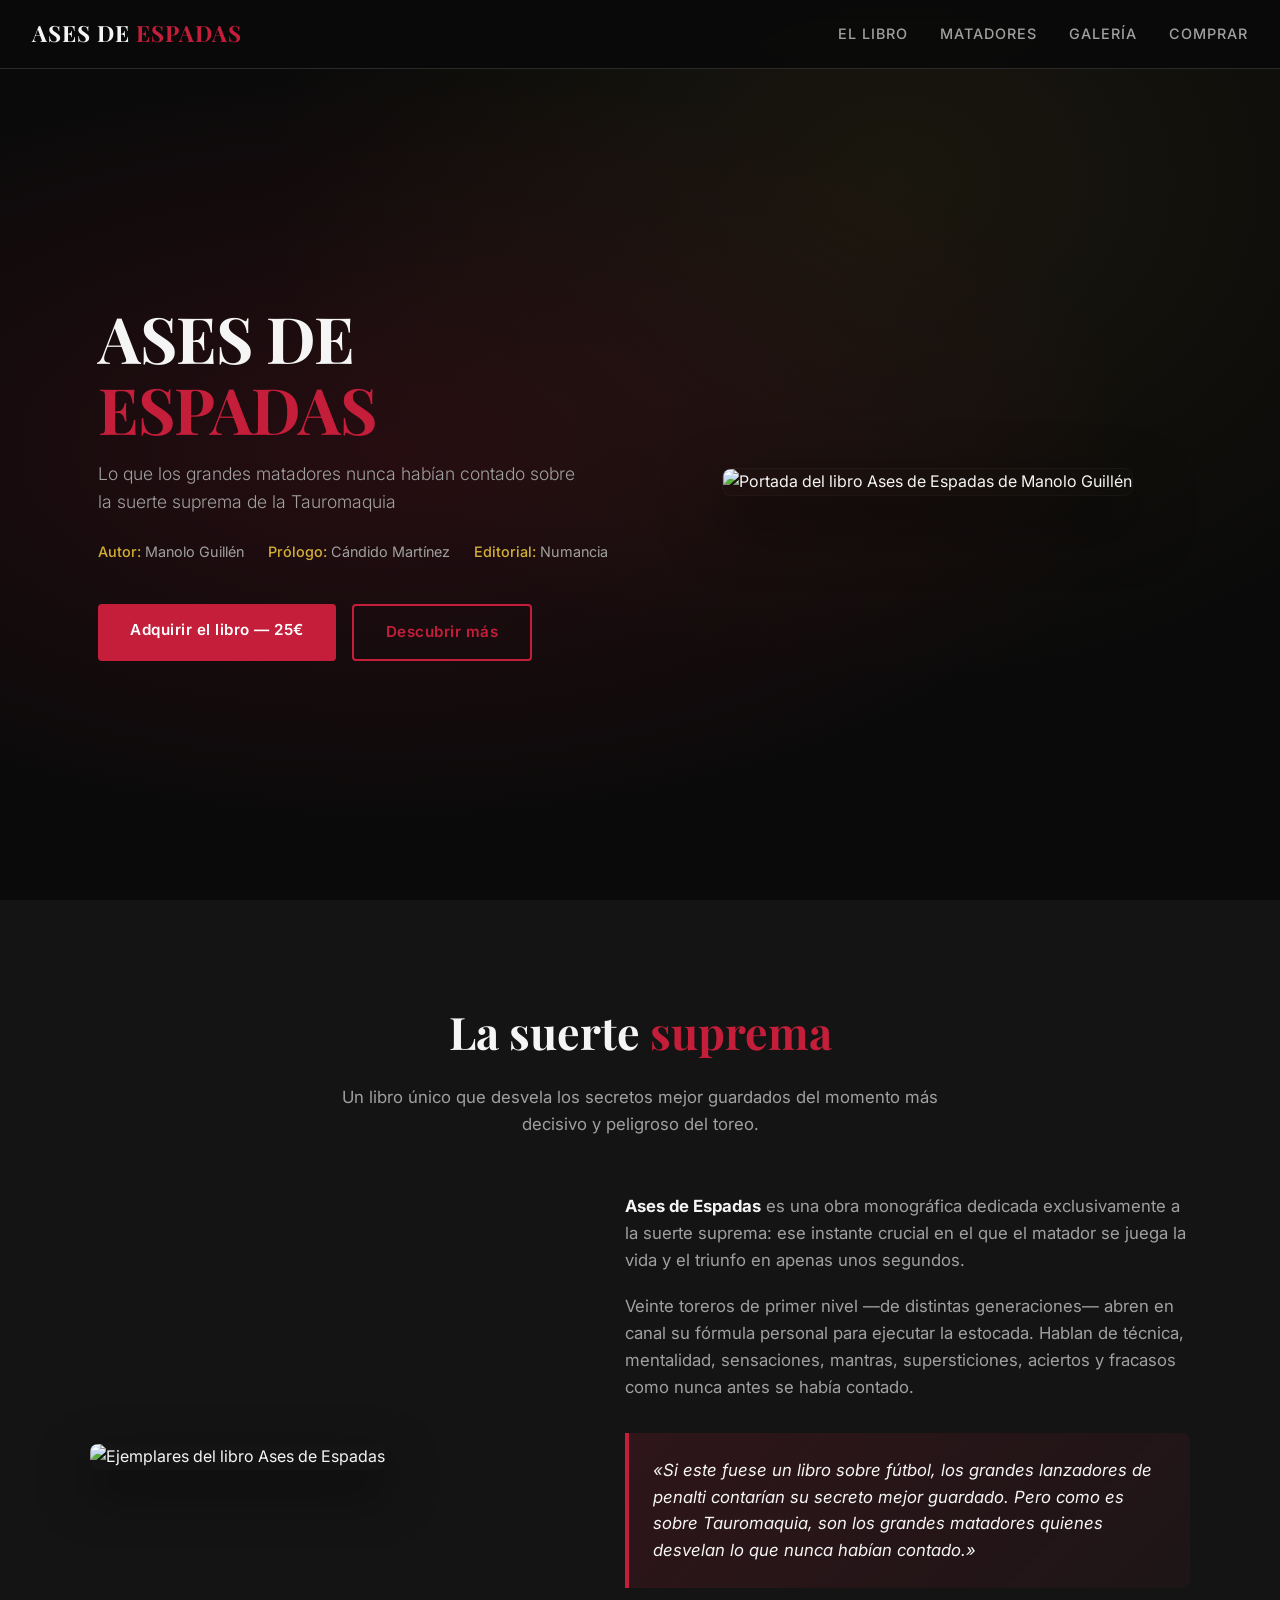
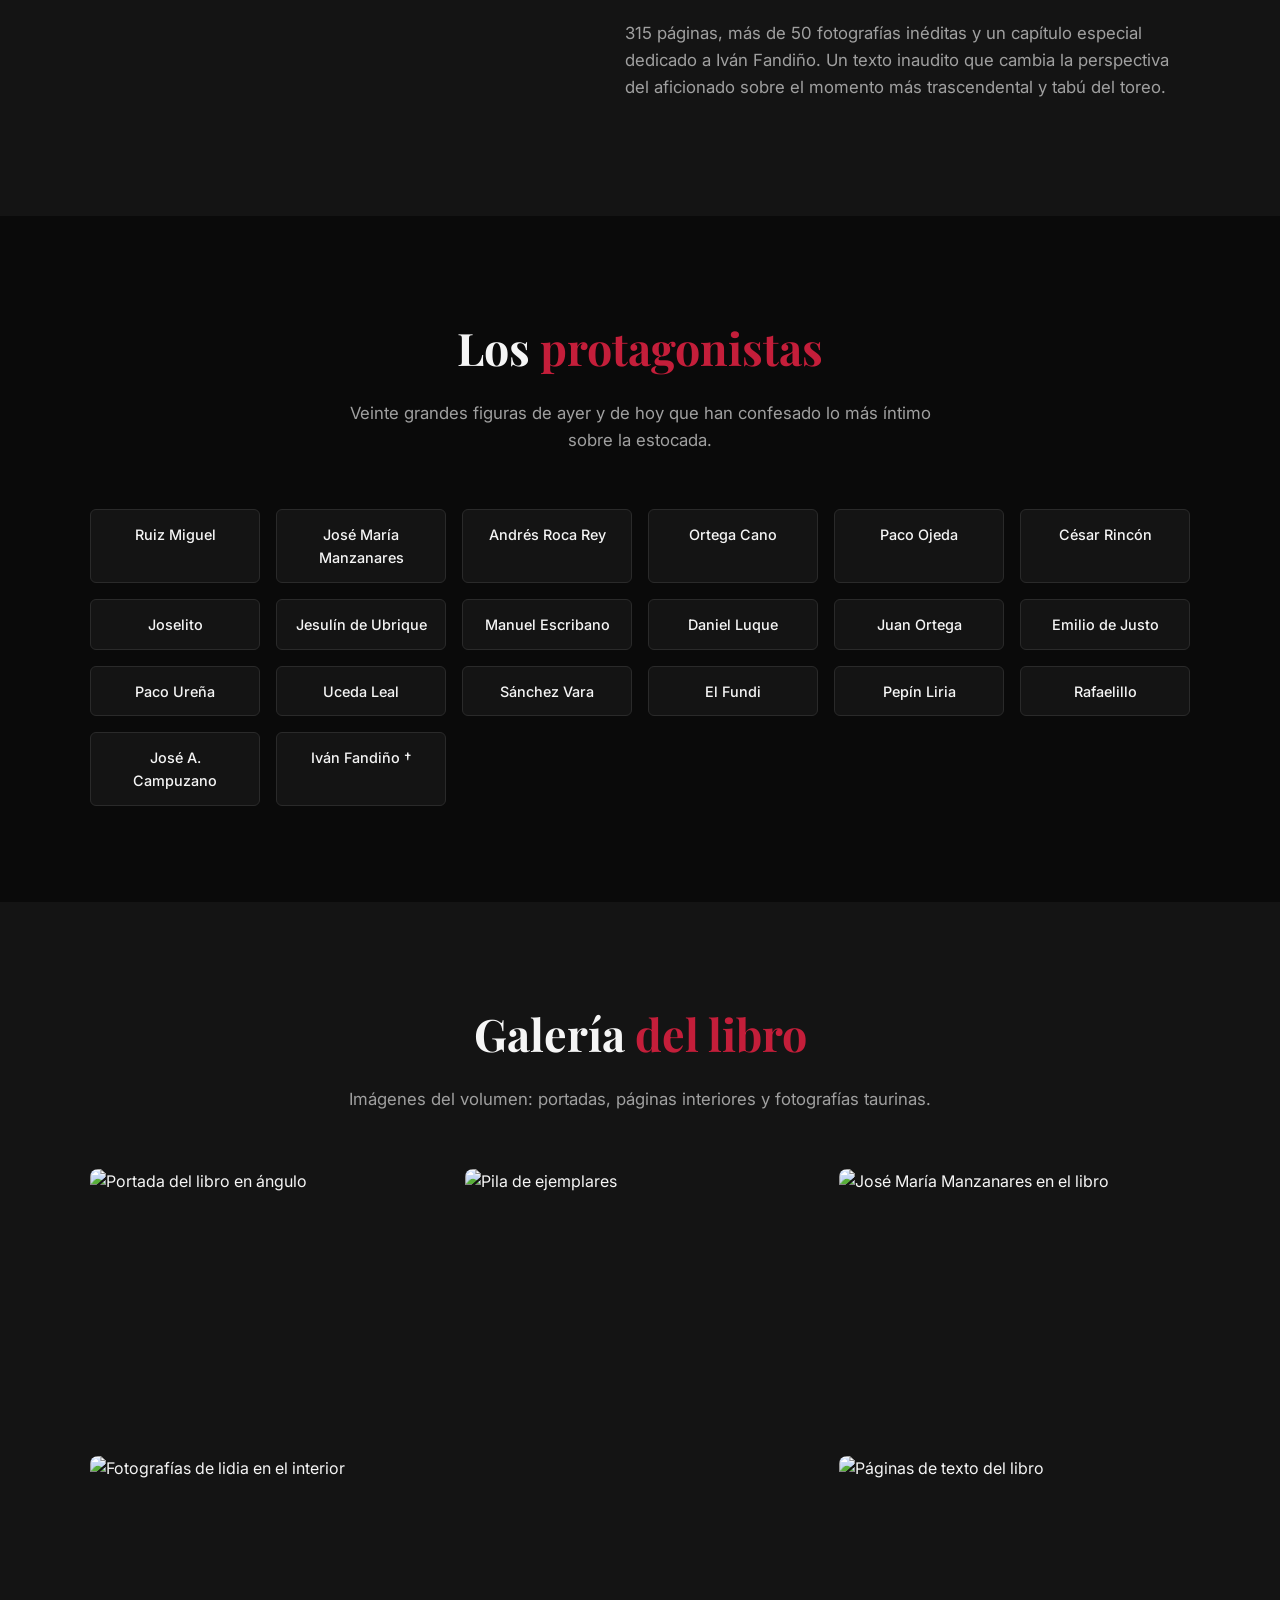
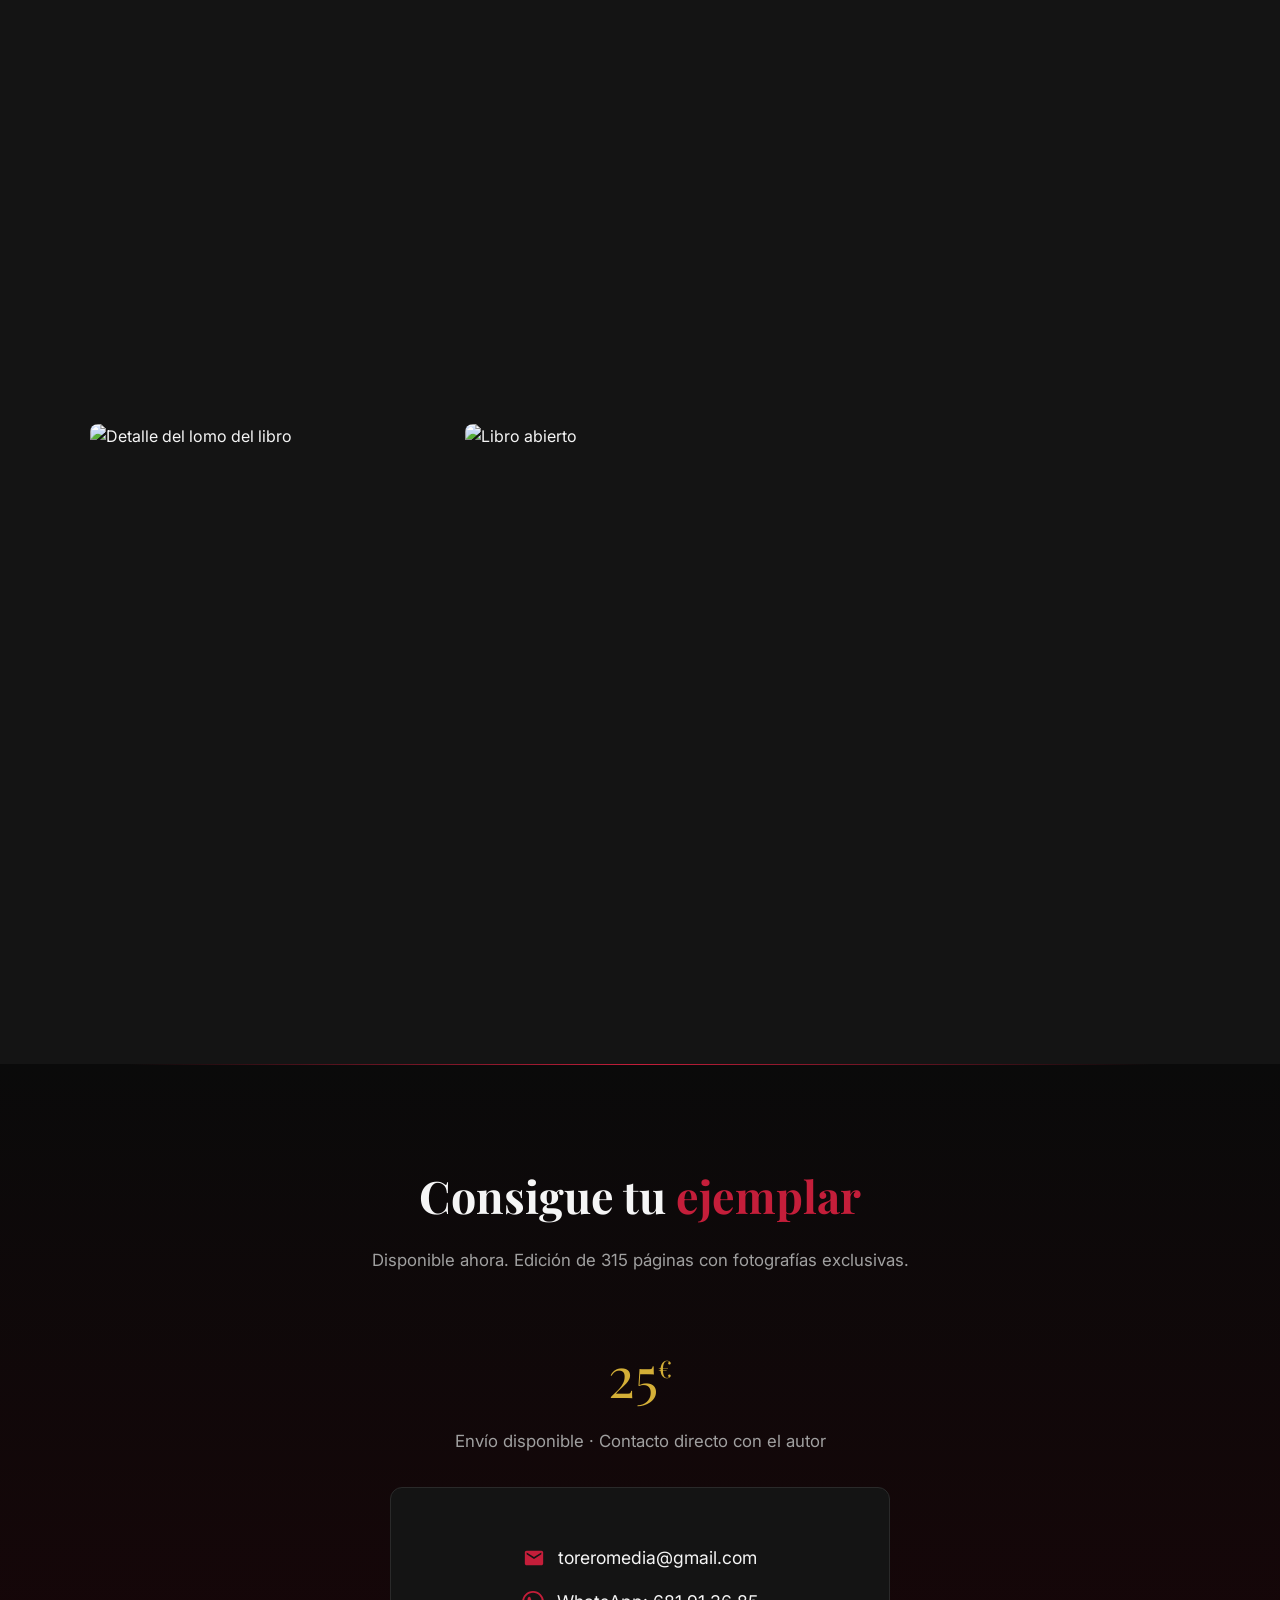
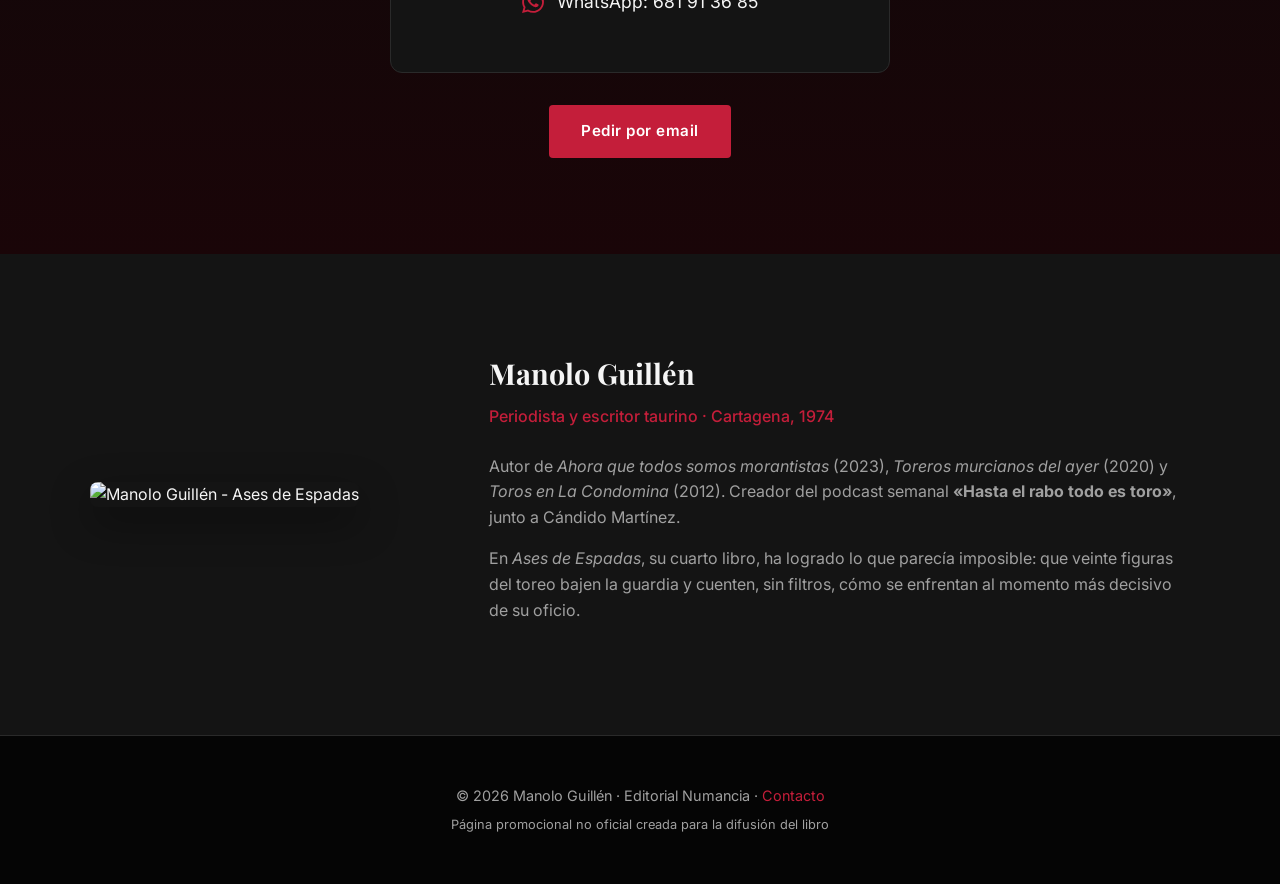
==== libroases/index.html @ cec0476c "Create index.html for 'Ases de Espadas' book This HTML file serves as the promotional page for the b" ====
<!DOCTYPE html>
<html lang="es">
<head>
    <meta charset="UTF-8">
    <meta name="viewport" content="width=device-width, initial-scale=1.0">
    <title>Ases de Espadas | Manolo Guillén</title>
    <meta name="description" content="Lo que los grandes matadores nunca habían contado sobre la suerte suprema de la Tauromaquia. Libro de Manolo Guillén con prólogo de Cándido Martínez.">
    <meta name="keywords" content="Ases de Espadas, Manolo Guillén, tauromaquia, suerte suprema, toreros, matadores, libro taurino">
    <meta property="og:title" content="Ases de Espadas | Manolo Guillén">
    <meta property="og:description" content="Veinte grandes matadores revelan por primera vez los secretos de la suerte suprema.">
    <meta property="og:image" content="cover-main.jpg">
    <meta property="og:type" content="website">
    <link rel="preconnect" href="https://fonts.googleapis.com">
    <link rel="preconnect" href="https://fonts.gstatic.com" crossorigin>
    <link href="https://fonts.googleapis.com/css2?family=Playfair+Display:wght@400;700;900&family=Inter:wght@300;400;500;600&display=swap" rel="stylesheet">
    <style>
        :root {
            --bg-dark: #0a0a0a;
            --bg-card: #141414;
            --red: #c41e3a;
            --red-dark: #8b0000;
            --gold: #d4af37;
            --text: #f5f5f5;
            --text-muted: #a0a0a0;
            --border: #2a2a2a;
        }

        * {
            margin: 0;
            padding: 0;
            box-sizing: border-box;
        }

        html {
            scroll-behavior: smooth;
        }

        body {
            font-family: 'Inter', sans-serif;
            background: var(--bg-dark);
            color: var(--text);
            line-height: 1.6;
            overflow-x: hidden;
        }

        /* Typography */
        h1, h2, h3 {
            font-family: 'Playfair Display', serif;
            font-weight: 700;
        }

        /* Header / Nav */
        header {
            position: fixed;
            top: 0;
            left: 0;
            right: 0;
            z-index: 1000;
            background: rgba(10, 10, 10, 0.95);
            backdrop-filter: blur(10px);
            border-bottom: 1px solid var(--border);
            padding: 1rem 2rem;
            display: flex;
            justify-content: space-between;
            align-items: center;
            transition: all 0.3s ease;
        }

        .logo {
            font-family: 'Playfair Display', serif;
            font-size: 1.4rem;
            font-weight: 700;
            color: var(--text);
            text-decoration: none;
            letter-spacing: 1px;
        }

        .logo span {
            color: var(--red);
        }

        nav ul {
            display: flex;
            list-style: none;
            gap: 2rem;
        }

        nav a {
            color: var(--text-muted);
            text-decoration: none;
            font-size: 0.9rem;
            font-weight: 500;
            transition: color 0.3s;
            text-transform: uppercase;
            letter-spacing: 1px;
        }

        nav a:hover {
            color: var(--red);
        }

        .btn {
            display: inline-block;
            background: var(--red);
            color: white;
            padding: 0.9rem 2rem;
            text-decoration: none;
            font-weight: 600;
            font-size: 0.95rem;
            border-radius: 4px;
            transition: all 0.3s ease;
            border: none;
            cursor: pointer;
            letter-spacing: 0.5px;
        }

        .btn:hover {
            background: var(--red-dark);
            transform: translateY(-2px);
            box-shadow: 0 8px 25px rgba(196, 30, 58, 0.3);
        }

        .btn-outline {
            background: transparent;
            border: 2px solid var(--red);
            color: var(--red);
        }

        .btn-outline:hover {
            background: var(--red);
            color: white;
        }

        /* Hero */
        .hero {
            min-height: 100vh;
            display: flex;
            align-items: center;
            padding: 8rem 2rem 4rem;
            position: relative;
            background: radial-gradient(ellipse at 30% 50%, rgba(196, 30, 58, 0.15) 0%, transparent 60%),
                        radial-gradient(ellipse at 70% 20%, rgba(212, 175, 55, 0.08) 0%, transparent 50%),
                        var(--bg-dark);
        }

        .hero-content {
            max-width: 1200px;
            margin: 0 auto;
            display: grid;
            grid-template-columns: 1fr 1fr;
            gap: 4rem;
            align-items: center;
        }

        .hero-text h1 {
            font-size: clamp(2.5rem, 5vw, 4rem);
            line-height: 1.1;
            margin-bottom: 1rem;
            letter-spacing: -1px;
        }

        .hero-text h1 span {
            color: var(--red);
        }

        .hero-subtitle {
            font-size: 1.1rem;
            color: var(--text-muted);
            margin-bottom: 1.5rem;
            font-weight: 300;
            max-width: 480px;
        }

        .hero-meta {
            display: flex;
            flex-wrap: wrap;
            gap: 1.5rem;
            margin-bottom: 2.5rem;
            font-size: 0.9rem;
            color: var(--text-muted);
        }

        .hero-meta strong {
            color: var(--gold);
            font-weight: 500;
        }

        .hero-buttons {
            display: flex;
            gap: 1rem;
            flex-wrap: wrap;
        }

        .hero-image {
            position: relative;
            display: flex;
            justify-content: center;
        }

        .hero-image img {
            max-width: 100%;
            height: auto;
            border-radius: 8px;
            box-shadow: 0 25px 60px rgba(0,0,0,0.6),
                        0 0 0 1px rgba(255,255,255,0.05);
            transition: transform 0.5s ease;
        }

        .hero-image:hover img {
            transform: scale(1.02) rotate(-1deg);
        }

        /* Sections */
        section {
            padding: 6rem 2rem;
        }

        .container {
            max-width: 1100px;
            margin: 0 auto;
        }

        .section-title {
            text-align: center;
            font-size: clamp(2rem, 4vw, 2.8rem);
            margin-bottom: 1rem;
        }

        .section-title span {
            color: var(--red);
        }

        .section-subtitle {
            text-align: center;
            color: var(--text-muted);
            max-width: 600px;
            margin: 0 auto 3.5rem;
            font-size: 1.05rem;
        }

        /* About */
        .about {
            background: var(--bg-card);
        }

        .about-grid {
            display: grid;
            grid-template-columns: 1fr 1.2fr;
            gap: 4rem;
            align-items: center;
        }

        .about-image img {
            width: 100%;
            border-radius: 8px;
            box-shadow: 0 20px 50px rgba(0,0,0,0.5);
        }

        .about-text p {
            margin-bottom: 1.2rem;
            color: var(--text-muted);
            font-size: 1.05rem;
        }

        .about-text p strong {
            color: var(--text);
        }

        .highlight-box {
            background: linear-gradient(135deg, rgba(196, 30, 58, 0.15), rgba(196, 30, 58, 0.05));
            border-left: 4px solid var(--red);
            padding: 1.5rem;
            border-radius: 0 8px 8px 0;
            margin: 2rem 0;
        }

        .highlight-box p {
            margin: 0;
            color: var(--text);
            font-style: italic;
        }

        /* Matadors */
        .matadors {
            background: var(--bg-dark);
        }

        .matadors-grid {
            display: grid;
            grid-template-columns: repeat(auto-fill, minmax(160px, 1fr));
            gap: 1rem;
            margin-top: 2rem;
        }

        .matador-tag {
            background: var(--bg-card);
            border: 1px solid var(--border);
            padding: 0.8rem 1rem;
            text-align: center;
            border-radius: 6px;
            font-size: 0.9rem;
            font-weight: 500;
            transition: all 0.3s;
        }

        .matador-tag:hover {
            border-color: var(--red);
            background: rgba(196, 30, 58, 0.1);
            transform: translateY(-2px);
        }

        /* Gallery */
        .gallery {
            background: var(--bg-card);
        }

        .gallery-grid {
            display: grid;
            grid-template-columns: repeat(3, 1fr);
            gap: 1.5rem;
        }

        .gallery-item {
            position: relative;
            overflow: hidden;
            border-radius: 8px;
            aspect-ratio: 4/3;
            cursor: pointer;
        }

        .gallery-item img {
            width: 100%;
            height: 100%;
            object-fit: cover;
            transition: transform 0.5s ease;
        }

        .gallery-item:hover img {
            transform: scale(1.08);
        }

        .gallery-item.wide {
            grid-column: span 2;
        }

        .gallery-item.tall {
            grid-row: span 2;
            aspect-ratio: auto;
        }

        /* Buy */
        .buy {
            background: linear-gradient(180deg, var(--bg-dark) 0%, #1a0508 100%);
            text-align: center;
            position: relative;
        }

        .buy::before {
            content: '';
            position: absolute;
            top: 0;
            left: 50%;
            transform: translateX(-50%);
            width: 80%;
            height: 1px;
            background: linear-gradient(90deg, transparent, var(--red), transparent);
        }

        .price {
            font-family: 'Playfair Display', serif;
            font-size: 3.5rem;
            color: var(--gold);
            margin: 1.5rem 0 0.5rem;
        }

        .price span {
            font-size: 1.5rem;
            vertical-align: super;
        }

        .buy-info {
            color: var(--text-muted);
            margin-bottom: 2rem;
            font-size: 1.05rem;
        }

        .contact-box {
            background: var(--bg-card);
            border: 1px solid var(--border);
            border-radius: 12px;
            padding: 2.5rem;
            max-width: 500px;
            margin: 0 auto 2rem;
        }

        .contact-item {
            display: flex;
            align-items: center;
            justify-content: center;
            gap: 0.8rem;
            margin: 1rem 0;
            font-size: 1.1rem;
        }

        .contact-item a {
            color: var(--text);
            text-decoration: none;
            transition: color 0.3s;
        }

        .contact-item a:hover {
            color: var(--red);
        }

        .contact-item svg {
            width: 22px;
            height: 22px;
            fill: var(--red);
        }

        /* Author */
        .author {
            background: var(--bg-card);
        }

        .author-content {
            display: grid;
            grid-template-columns: 1fr 2fr;
            gap: 3rem;
            align-items: center;
        }

        .author-info h3 {
            font-size: 1.8rem;
            margin-bottom: 0.5rem;
        }

        .author-info .role {
            color: var(--red);
            font-weight: 500;
            margin-bottom: 1.5rem;
            display: block;
        }

        .author-info p {
            color: var(--text-muted);
            margin-bottom: 1rem;
        }

        /* Footer */
        footer {
            background: #050505;
            padding: 3rem 2rem;
            text-align: center;
            border-top: 1px solid var(--border);
        }

        footer p {
            color: var(--text-muted);
            font-size: 0.9rem;
        }

        footer a {
            color: var(--red);
            text-decoration: none;
        }

        /* Responsive */
        @media (max-width: 900px) {
            .hero-content {
                grid-template-columns: 1fr;
                text-align: center;
                gap: 3rem;
            }

            .hero-subtitle {
                margin-left: auto;
                margin-right: auto;
            }

            .hero-meta {
                justify-content: center;
            }

            .hero-buttons {
                justify-content: center;
            }

            .about-grid {
                grid-template-columns: 1fr;
            }

            .gallery-grid {
                grid-template-columns: 1fr 1fr;
            }

            .gallery-item.wide {
                grid-column: span 1;
            }

            .author-content {
                grid-template-columns: 1fr;
                text-align: center;
            }

            nav ul {
                display: none;
            }
        }

        @media (max-width: 600px) {
            .gallery-grid {
                grid-template-columns: 1fr;
            }

            .matadors-grid {
                grid-template-columns: repeat(2, 1fr);
            }

            header {
                padding: 1rem;
            }
        }

        /* Lightbox */
        .lightbox {
            display: none;
            position: fixed;
            z-index: 2000;
            top: 0;
            left: 0;
            width: 100%;
            height: 100%;
            background: rgba(0,0,0,0.95);
            justify-content: center;
            align-items: center;
            cursor: pointer;
        }

        .lightbox.active {
            display: flex;
        }

        .lightbox img {
            max-width: 90%;
            max-height: 90%;
            border-radius: 4px;
            box-shadow: 0 0 40px rgba(0,0,0,0.8);
        }
    </style>
</head>
<body>
    <header>
        <a href="#" class="logo">ASES DE <span>ESPADAS</span></a>
        <nav>
            <ul>
                <li><a href="#libro">El Libro</a></li>
                <li><a href="#matadores">Matadores</a></li>
                <li><a href="#galeria">Galería</a></li>
                <li><a href="#comprar">Comprar</a></li>
            </ul>
        </nav>
    </header>

    <!-- Hero -->
    <section class="hero">
        <div class="hero-content">
            <div class="hero-text">
                <h1>ASES DE<br><span>ESPADAS</span></h1>
                <p class="hero-subtitle">
                    Lo que los grandes matadores nunca habían contado sobre la suerte suprema de la Tauromaquia
                </p>
                <div class="hero-meta">
                    <span><strong>Autor:</strong> Manolo Guillén</span>
                    <span><strong>Prólogo:</strong> Cándido Martínez</span>
                    <span><strong>Editorial:</strong> Numancia</span>
                </div>
                <div class="hero-buttons">
                    <a href="#comprar" class="btn">Adquirir el libro — 25€</a>
                    <a href="#libro" class="btn btn-outline">Descubrir más</a>
                </div>
            </div>
            <div class="hero-image">
                <img src="cover-main.jpg" alt="Portada del libro Ases de Espadas de Manolo Guillén">
            </div>
        </div>
    </section>

    <!-- About the book -->
    <section class="about" id="libro">
        <div class="container">
            <h2 class="section-title">La suerte <span>suprema</span></h2>
            <p class="section-subtitle">
                Un libro único que desvela los secretos mejor guardados del momento más decisivo y peligroso del toreo.
            </p>
            <div class="about-grid">
                <div class="about-image">
                    <img src="covers-stack-red.jpg" alt="Ejemplares del libro Ases de Espadas">
                </div>
                <div class="about-text">
                    <p>
                        <strong>Ases de Espadas</strong> es una obra monográfica dedicada exclusivamente a la suerte suprema: ese instante crucial en el que el matador se juega la vida y el triunfo en apenas unos segundos.
                    </p>
                    <p>
                        Veinte toreros de primer nivel —de distintas generaciones— abren en canal su fórmula personal para ejecutar la estocada. Hablan de técnica, mentalidad, sensaciones, mantras, supersticiones, aciertos y fracasos como nunca antes se había contado.
                    </p>
                    <div class="highlight-box">
                        <p>«Si este fuese un libro sobre fútbol, los grandes lanzadores de penalti contarían su secreto mejor guardado. Pero como es sobre Tauromaquia, son los grandes matadores quienes desvelan lo que nunca habían contado.»</p>
                    </div>
                    <p>
                        315 páginas, más de 50 fotografías inéditas y un capítulo especial dedicado a Iván Fandiño. Un texto inaudito que cambia la perspectiva del aficionado sobre el momento más trascendental y tabú del toreo.
                    </p>
                </div>
            </div>
        </div>
    </section>

    <!-- Matadors -->
    <section class="matadors" id="matadores">
        <div class="container">
            <h2 class="section-title">Los <span>protagonistas</span></h2>
            <p class="section-subtitle">
                Veinte grandes figuras de ayer y de hoy que han confesado lo más íntimo sobre la estocada.
            </p>
            <div class="matadors-grid">
                <div class="matador-tag">Ruiz Miguel</div>
                <div class="matador-tag">José María Manzanares</div>
                <div class="matador-tag">Andrés Roca Rey</div>
                <div class="matador-tag">Ortega Cano</div>
                <div class="matador-tag">Paco Ojeda</div>
                <div class="matador-tag">César Rincón</div>
                <div class="matador-tag">Joselito</div>
                <div class="matador-tag">Jesulín de Ubrique</div>
                <div class="matador-tag">Manuel Escribano</div>
                <div class="matador-tag">Daniel Luque</div>
                <div class="matador-tag">Juan Ortega</div>
                <div class="matador-tag">Emilio de Justo</div>
                <div class="matador-tag">Paco Ureña</div>
                <div class="matador-tag">Uceda Leal</div>
                <div class="matador-tag">Sánchez Vara</div>
                <div class="matador-tag">El Fundi</div>
                <div class="matador-tag">Pepín Liria</div>
                <div class="matador-tag">Rafaelillo</div>
                <div class="matador-tag">José A. Campuzano</div>
                <div class="matador-tag">Iván Fandiño †</div>
            </div>
        </div>
    </section>

    <!-- Gallery -->
    <section class="gallery" id="galeria">
        <div class="container">
            <h2 class="section-title">Galería <span>del libro</span></h2>
            <p class="section-subtitle">
                Imágenes del volumen: portadas, páginas interiores y fotografías taurinas.
            </p>
            <div class="gallery-grid">
                <div class="gallery-item" onclick="openLightbox(this)">
                    <img src="cover-angled.jpg" alt="Portada del libro en ángulo">
                </div>
                <div class="gallery-item" onclick="openLightbox(this)">
                    <img src="covers-stack-black.jpg" alt="Pila de ejemplares">
                </div>
                <div class="gallery-item" onclick="openLightbox(this)">
                    <img src="interior-photo-manzanares.jpg" alt="José María Manzanares en el libro">
                </div>
                <div class="gallery-item wide" onclick="openLightbox(this)">
                    <img src="interior-photos-bullfight.jpg" alt="Fotografías de lidia en el interior">
                </div>
                <div class="gallery-item" onclick="openLightbox(this)">
                    <img src="interior-text.jpg" alt="Páginas de texto del libro">
                </div>
                <div class="gallery-item" onclick="openLightbox(this)">
                    <img src="covers-stack-close.jpg" alt="Detalle del lomo del libro">
                </div>
                <div class="gallery-item wide" onclick="openLightbox(this)">
                    <img src="interior-pages-flip.jpg" alt="Libro abierto">
                </div>
            </div>
        </div>
    </section>

    <!-- Buy -->
    <section class="buy" id="comprar">
        <div class="container">
            <h2 class="section-title">Consigue tu <span>ejemplar</span></h2>
            <p class="section-subtitle">
                Disponible ahora. Edición de 315 páginas con fotografías exclusivas.
            </p>
            <div class="price">25<span>€</span></div>
            <p class="buy-info">Envío disponible · Contacto directo con el autor</p>

            <div class="contact-box">
                <div class="contact-item">
                    <svg viewBox="0 0 24 24"><path d="M20 4H4c-1.1 0-1.99.9-1.99 2L2 18c0 1.1.9 2 2 2h16c1.1 0 2-.9 2-2V6c0-1.1-.9-2-2-2zm0 4l-8 5-8-5V6l8 5 8-5v2z"/></svg>
                    <a href="mailto:toreromedia@gmail.com">toreromedia@gmail.com</a>
                </div>
                <div class="contact-item">
                    <svg viewBox="0 0 24 24"><path d="M17.472 14.382c-.297-.149-1.758-.867-2.03-.967-.273-.099-.471-.148-.67.15-.197.297-.767.966-.94 1.164-.173.199-.347.223-.644.075-.297-.15-1.255-.463-2.39-1.475-.883-.788-1.48-1.761-1.653-2.059-.173-.297-.018-.458.13-.606.134-.133.298-.347.446-.52.149-.174.198-.298.298-.497.099-.198.05-.371-.025-.52-.075-.149-.669-1.612-.916-2.207-.242-.579-.487-.5-.669-.51-.173-.008-.371-.01-.57-.01-.198 0-.52.074-.792.372-.272.297-1.04 1.016-1.04 2.479 0 1.462 1.065 2.875 1.213 3.074.149.198 2.096 3.2 5.077 4.487.709.306 1.262.489 1.694.625.712.227 1.36.195 1.871.118.571-.085 1.758-.719 2.006-1.413.248-.694.248-1.289.173-1.413-.074-.124-.272-.198-.57-.347m-5.421 7.403h-.004a9.87 9.87 0 01-5.031-1.378l-.361-.214-3.741.982.998-3.648-.235-.374a9.86 9.86 0 01-1.51-5.26c.001-5.45 4.436-9.884 9.888-9.884 2.64 0 5.122 1.03 6.988 2.898a9.825 9.825 0 012.893 6.994c-.003 5.45-4.435 9.884-9.885 9.884m8.413-18.297A11.815 11.815 0 0012.05 0C5.495 0 .16 5.335.157 11.892c0 2.096.547 4.142 1.588 5.945L.057 24l6.305-1.654a11.882 11.882 0 005.683 1.448h.005c6.554 0 11.89-5.335 11.893-11.893a11.821 11.821 0 00-3.48-8.413z"/></svg>
                    <a href="https://wa.me/34681913685" target="_blank">WhatsApp: 681 91 36 85</a>
                </div>
            </div>

            <a href="mailto:toreromedia@gmail.com?subject=Pedido%20Ases%20de%20Espadas" class="btn">Pedir por email</a>
        </div>
    </section>

    <!-- Author -->
    <section class="author">
        <div class="container">
            <div class="author-content">
                <div>
                    <img src="cover-angled.jpg" alt="Manolo Guillén - Ases de Espadas" style="width:100%; border-radius:8px; box-shadow: 0 15px 40px rgba(0,0,0,0.4);">
                </div>
                <div class="author-info">
                    <h3>Manolo Guillén</h3>
                    <span class="role">Periodista y escritor taurino · Cartagena, 1974</span>
                    <p>
                        Autor de <em>Ahora que todos somos morantistas</em> (2023), <em>Toreros murcianos del ayer</em> (2020) y <em>Toros en La Condomina</em> (2012). Creador del podcast semanal <strong>«Hasta el rabo todo es toro»</strong>, junto a Cándido Martínez.
                    </p>
                    <p>
                        En <em>Ases de Espadas</em>, su cuarto libro, ha logrado lo que parecía imposible: que veinte figuras del toreo bajen la guardia y cuenten, sin filtros, cómo se enfrentan al momento más decisivo de su oficio.
                    </p>
                </div>
            </div>
        </div>
    </section>

    <footer>
        <p>
            © 2026 Manolo Guillén · Editorial Numancia · 
            <a href="mailto:toreromedia@gmail.com">Contacto</a>
        </p>
        <p style="margin-top: 0.5rem; font-size: 0.8rem;">
            Página promocional no oficial creada para la difusión del libro
        </p>
    </footer>

    <!-- Lightbox -->
    <div class="lightbox" id="lightbox" onclick="closeLightbox()">
        <img id="lightbox-img" src="" alt="Imagen ampliada">
    </div>

    <script>
        function openLightbox(el) {
            const img = el.querySelector('img');
            document.getElementById('lightbox-img').src = img.src;
            document.getElementById('lightbox').classList.add('active');
            document.body.style.overflow = 'hidden';
        }

        function closeLightbox() {
            document.getElementById('lightbox').classList.remove('active');
            document.body.style.overflow = '';
        }

        document.addEventListener('keydown', (e) => {
            if (e.key === 'Escape') closeLightbox();
        });
    </script>
</body>
</html>
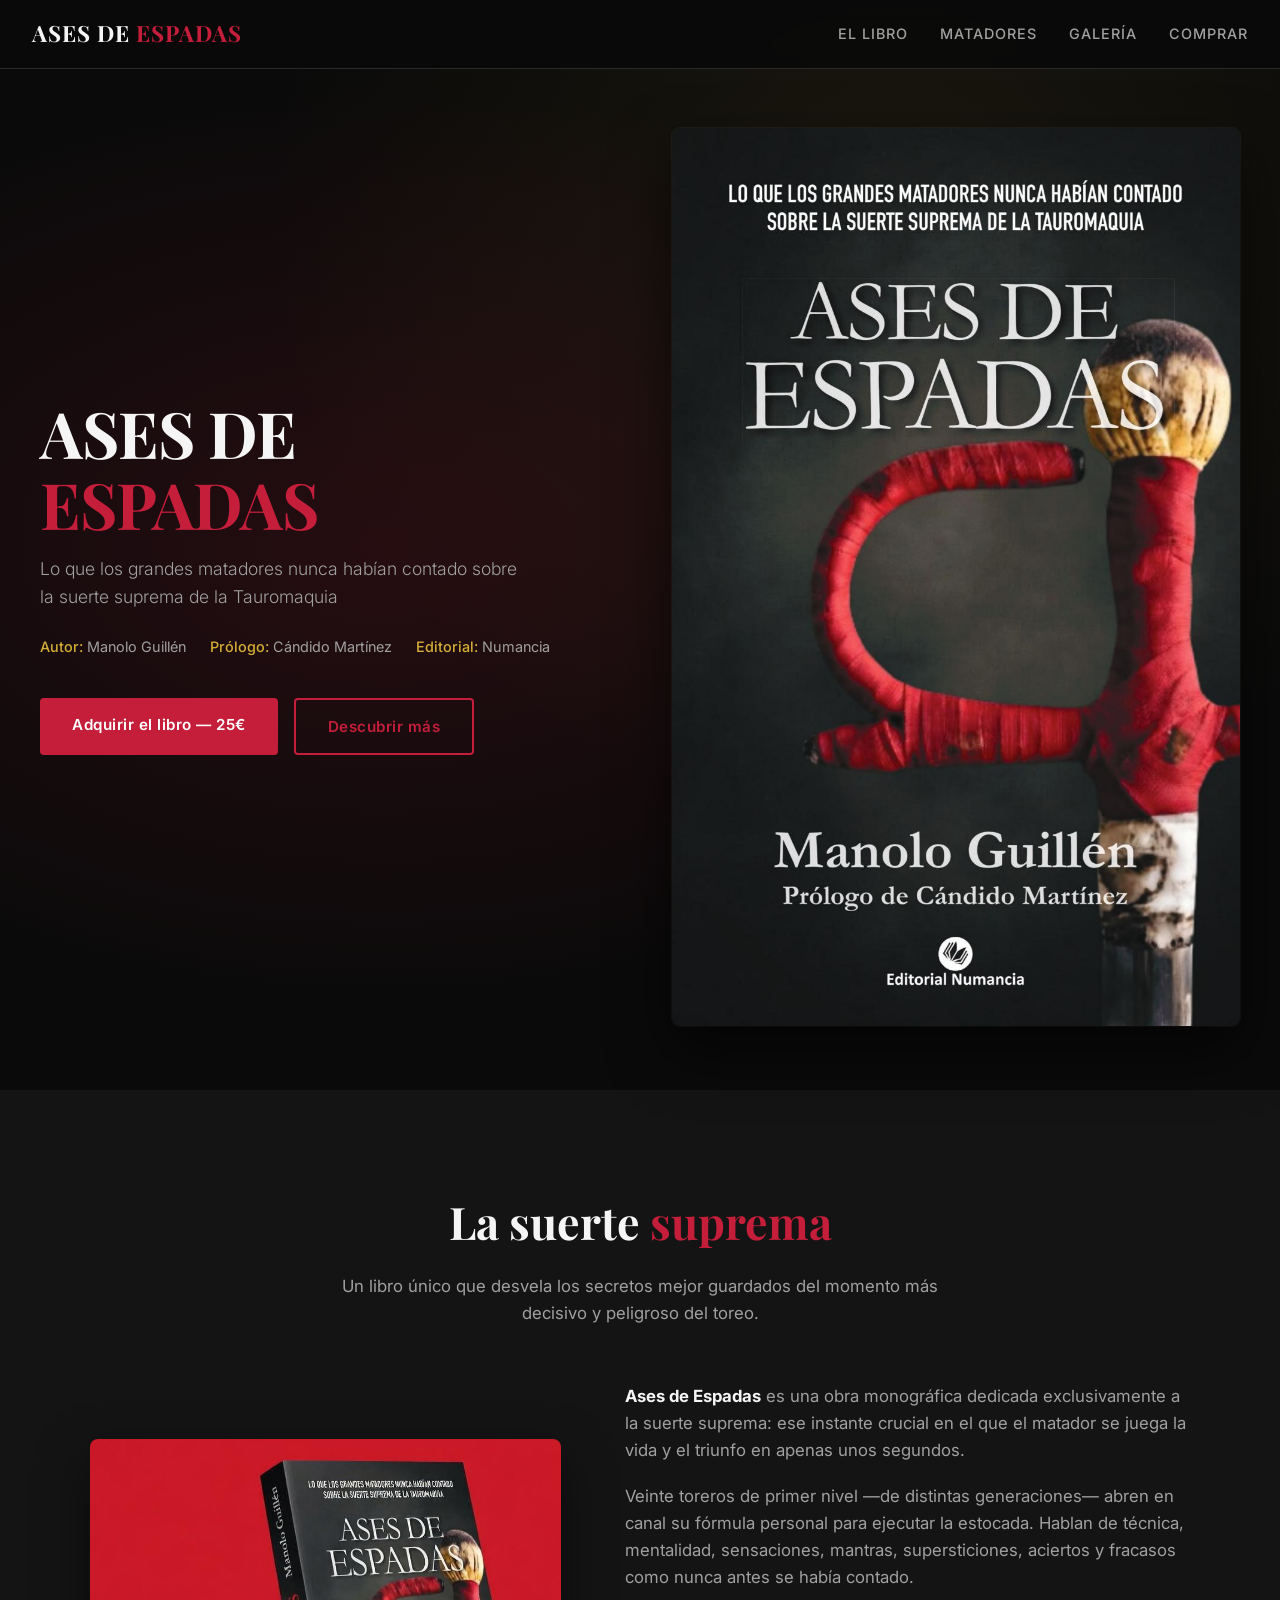
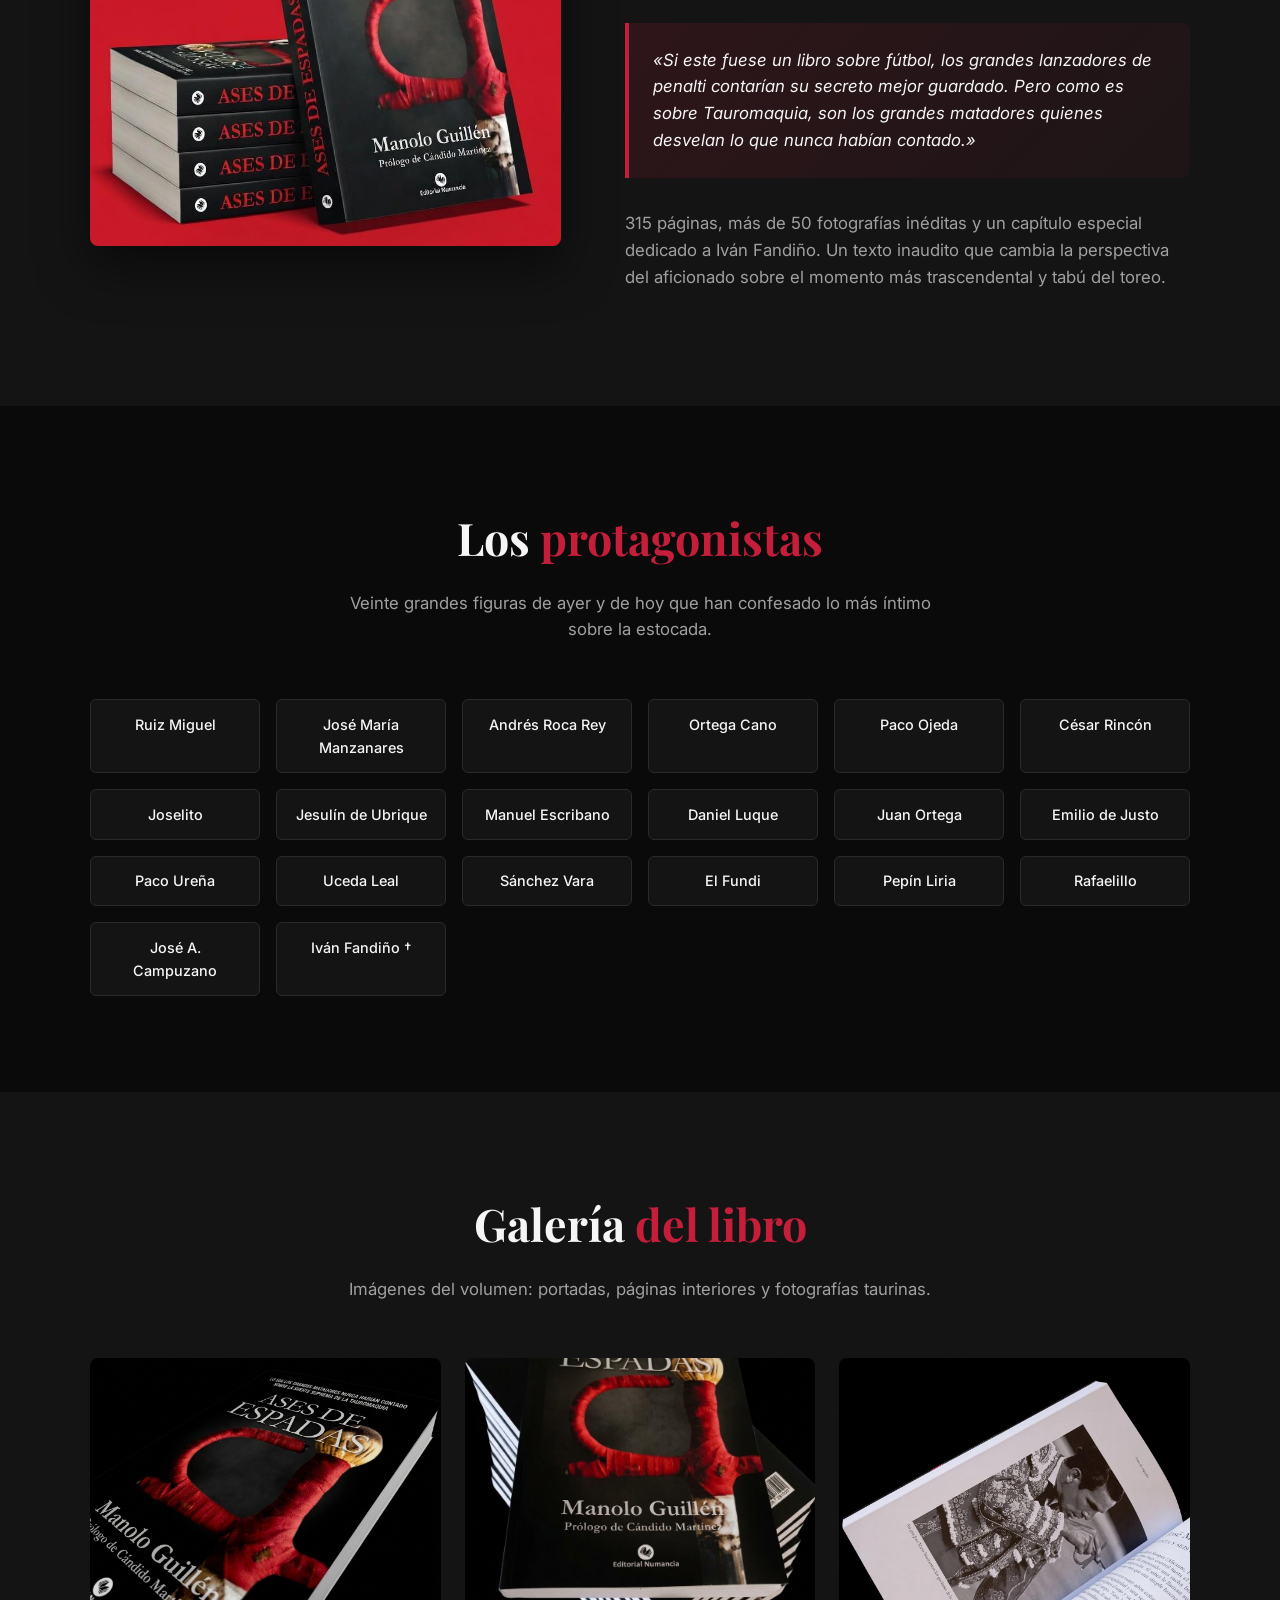
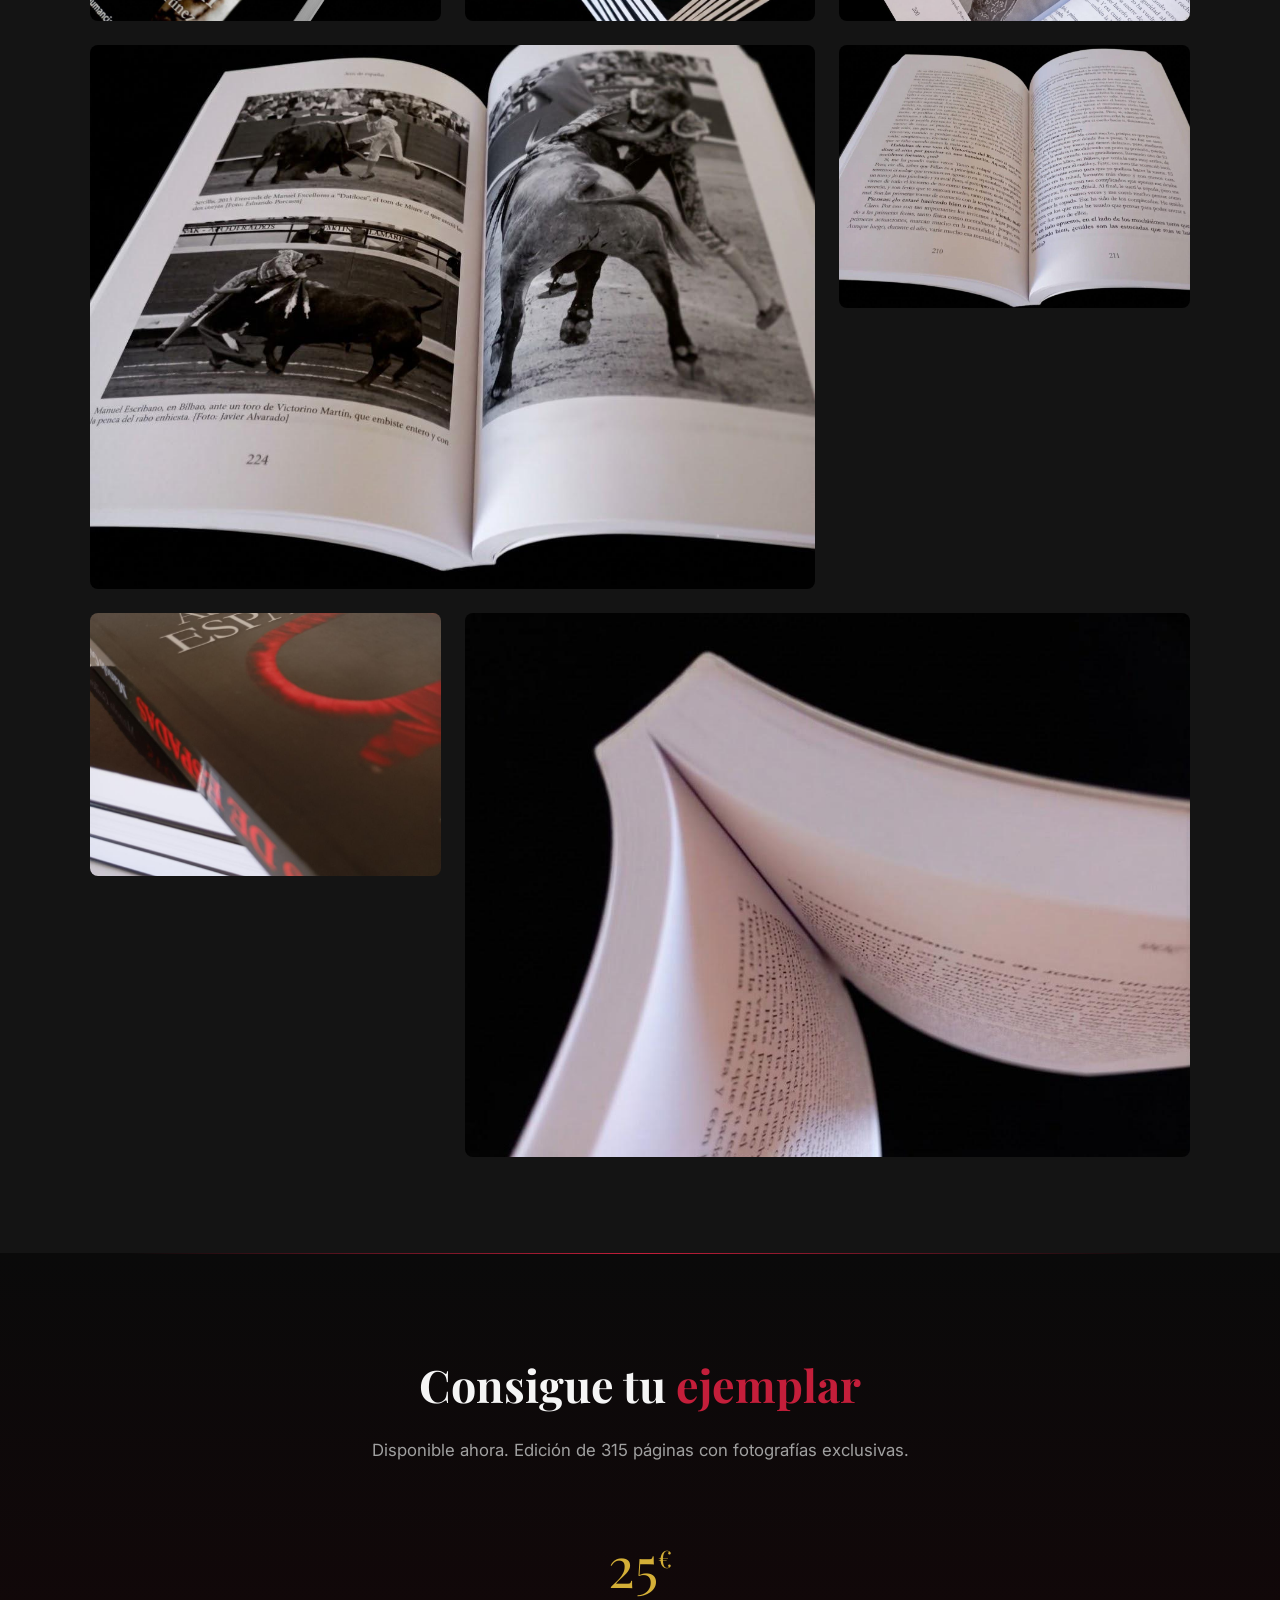
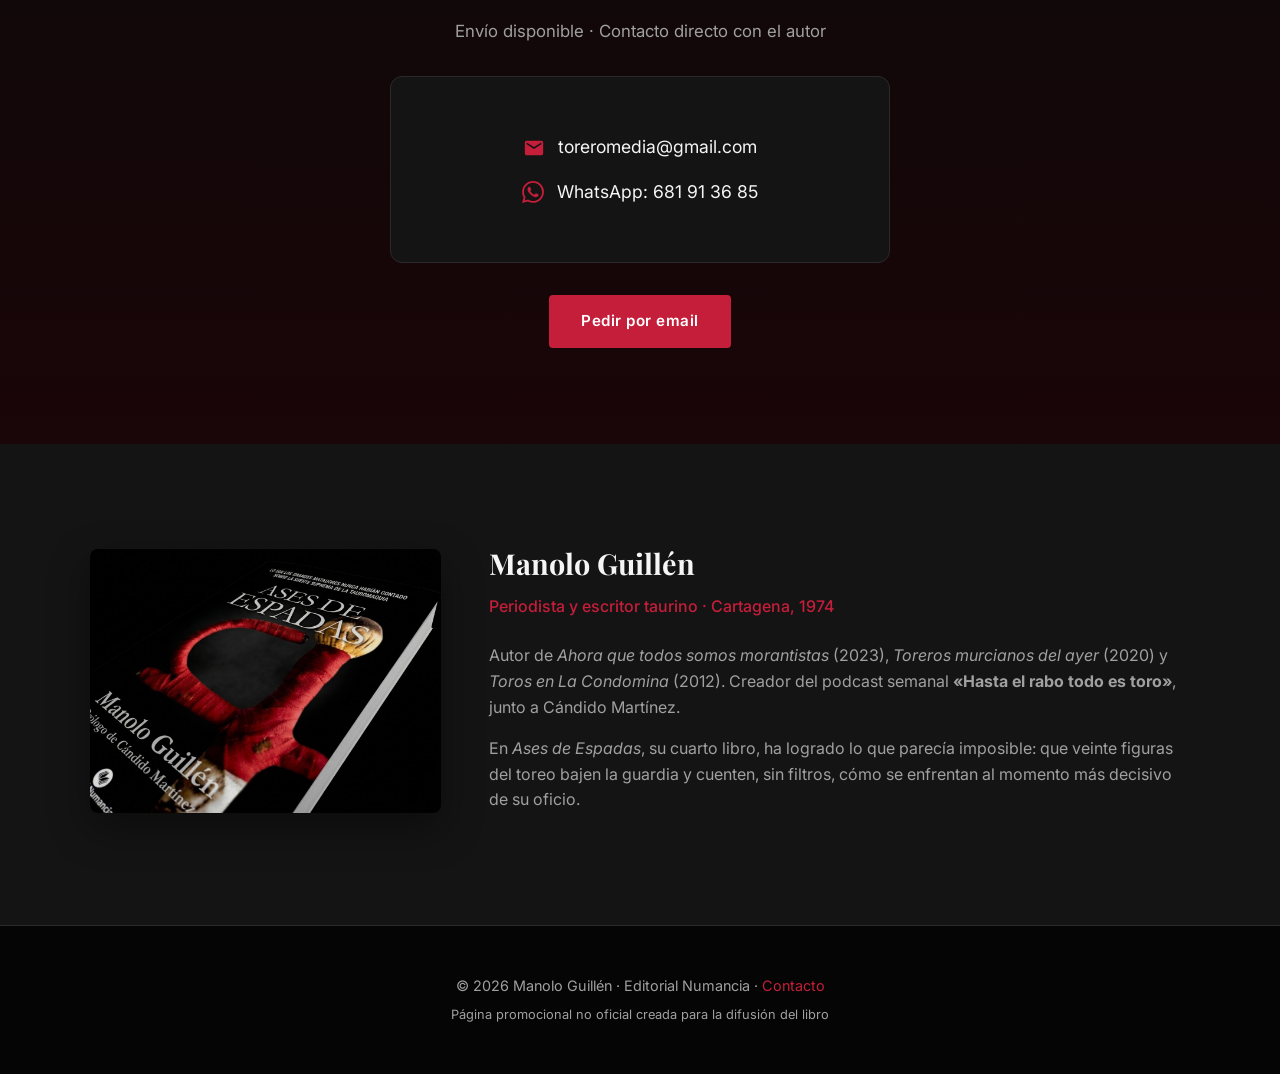
==== commit d8dc8b16: "Update index.html with meta refresh and title Added meta refresh tag and simplified title." ====
--- a/libroases/index.html
+++ b/libroases/index.html
@@ -1,762 +1,11 @@
 <!DOCTYPE html>
 <html lang="es">
 <head>
-    <meta charset="UTF-8">
-    <meta name="viewport" content="width=device-width, initial-scale=1.0">
-    <title>Ases de Espadas | Manolo Guillén</title>
-    <meta name="description" content="Lo que los grandes matadores nunca habían contado sobre la suerte suprema de la Tauromaquia. Libro de Manolo Guillén con prólogo de Cándido Martínez.">
-    <meta name="keywords" content="Ases de Espadas, Manolo Guillén, tauromaquia, suerte suprema, toreros, matadores, libro taurino">
-    <meta property="og:title" content="Ases de Espadas | Manolo Guillén">
-    <meta property="og:description" content="Veinte grandes matadores revelan por primera vez los secretos de la suerte suprema.">
-    <meta property="og:image" content="cover-main.jpg">
-    <meta property="og:type" content="website">
-    <link rel="preconnect" href="https://fonts.googleapis.com">
-    <link rel="preconnect" href="https://fonts.gstatic.com" crossorigin>
-    <link href="https://fonts.googleapis.com/css2?family=Playfair+Display:wght@400;700;900&family=Inter:wght@300;400;500;600&display=swap" rel="stylesheet">
-    <style>
-        :root {
-            --bg-dark: #0a0a0a;
-            --bg-card: #141414;
-            --red: #c41e3a;
-            --red-dark: #8b0000;
-            --gold: #d4af37;
-            --text: #f5f5f5;
-            --text-muted: #a0a0a0;
-            --border: #2a2a2a;
-        }
-
-        * {
-            margin: 0;
-            padding: 0;
-            box-sizing: border-box;
-        }
-
-        html {
-            scroll-behavior: smooth;
-        }
-
-        body {
-            font-family: 'Inter', sans-serif;
-            background: var(--bg-dark);
-            color: var(--text);
-            line-height: 1.6;
-            overflow-x: hidden;
-        }
-
-        /* Typography */
-        h1, h2, h3 {
-            font-family: 'Playfair Display', serif;
-            font-weight: 700;
-        }
-
-        /* Header / Nav */
-        header {
-            position: fixed;
-            top: 0;
-            left: 0;
-            right: 0;
-            z-index: 1000;
-            background: rgba(10, 10, 10, 0.95);
-            backdrop-filter: blur(10px);
-            border-bottom: 1px solid var(--border);
-            padding: 1rem 2rem;
-            display: flex;
-            justify-content: space-between;
-            align-items: center;
-            transition: all 0.3s ease;
-        }
-
-        .logo {
-            font-family: 'Playfair Display', serif;
-            font-size: 1.4rem;
-            font-weight: 700;
-            color: var(--text);
-            text-decoration: none;
-            letter-spacing: 1px;
-        }
-
-        .logo span {
-            color: var(--red);
-        }
-
-        nav ul {
-            display: flex;
-            list-style: none;
-            gap: 2rem;
-        }
-
-        nav a {
-            color: var(--text-muted);
-            text-decoration: none;
-            font-size: 0.9rem;
-            font-weight: 500;
-            transition: color 0.3s;
-            text-transform: uppercase;
-            letter-spacing: 1px;
-        }
-
-        nav a:hover {
-            color: var(--red);
-        }
-
-        .btn {
-            display: inline-block;
-            background: var(--red);
-            color: white;
-            padding: 0.9rem 2rem;
-            text-decoration: none;
-            font-weight: 600;
-            font-size: 0.95rem;
-            border-radius: 4px;
-            transition: all 0.3s ease;
-            border: none;
-            cursor: pointer;
-            letter-spacing: 0.5px;
-        }
-
-        .btn:hover {
-            background: var(--red-dark);
-            transform: translateY(-2px);
-            box-shadow: 0 8px 25px rgba(196, 30, 58, 0.3);
-        }
-
-        .btn-outline {
-            background: transparent;
-            border: 2px solid var(--red);
-            color: var(--red);
-        }
-
-        .btn-outline:hover {
-            background: var(--red);
-            color: white;
-        }
-
-        /* Hero */
-        .hero {
-            min-height: 100vh;
-            display: flex;
-            align-items: center;
-            padding: 8rem 2rem 4rem;
-            position: relative;
-            background: radial-gradient(ellipse at 30% 50%, rgba(196, 30, 58, 0.15) 0%, transparent 60%),
-                        radial-gradient(ellipse at 70% 20%, rgba(212, 175, 55, 0.08) 0%, transparent 50%),
-                        var(--bg-dark);
-        }
-
-        .hero-content {
-            max-width: 1200px;
-            margin: 0 auto;
-            display: grid;
-            grid-template-columns: 1fr 1fr;
-            gap: 4rem;
-            align-items: center;
-        }
-
-        .hero-text h1 {
-            font-size: clamp(2.5rem, 5vw, 4rem);
-            line-height: 1.1;
-            margin-bottom: 1rem;
-            letter-spacing: -1px;
-        }
-
-        .hero-text h1 span {
-            color: var(--red);
-        }
-
-        .hero-subtitle {
-            font-size: 1.1rem;
-            color: var(--text-muted);
-            margin-bottom: 1.5rem;
-            font-weight: 300;
-            max-width: 480px;
-        }
-
-        .hero-meta {
-            display: flex;
-            flex-wrap: wrap;
-            gap: 1.5rem;
-            margin-bottom: 2.5rem;
-            font-size: 0.9rem;
-            color: var(--text-muted);
-        }
-
-        .hero-meta strong {
-            color: var(--gold);
-            font-weight: 500;
-        }
-
-        .hero-buttons {
-            display: flex;
-            gap: 1rem;
-            flex-wrap: wrap;
-        }
-
-        .hero-image {
-            position: relative;
-            display: flex;
-            justify-content: center;
-        }
-
-        .hero-image img {
-            max-width: 100%;
-            height: auto;
-            border-radius: 8px;
-            box-shadow: 0 25px 60px rgba(0,0,0,0.6),
-                        0 0 0 1px rgba(255,255,255,0.05);
-            transition: transform 0.5s ease;
-        }
-
-        .hero-image:hover img {
-            transform: scale(1.02) rotate(-1deg);
-        }
-
-        /* Sections */
-        section {
-            padding: 6rem 2rem;
-        }
-
-        .container {
-            max-width: 1100px;
-            margin: 0 auto;
-        }
-
-        .section-title {
-            text-align: center;
-            font-size: clamp(2rem, 4vw, 2.8rem);
-            margin-bottom: 1rem;
-        }
-
-        .section-title span {
-            color: var(--red);
-        }
-
-        .section-subtitle {
-            text-align: center;
-            color: var(--text-muted);
-            max-width: 600px;
-            margin: 0 auto 3.5rem;
-            font-size: 1.05rem;
-        }
-
-        /* About */
-        .about {
-            background: var(--bg-card);
-        }
-
-        .about-grid {
-            display: grid;
-            grid-template-columns: 1fr 1.2fr;
-            gap: 4rem;
-            align-items: center;
-        }
-
-        .about-image img {
-            width: 100%;
-            border-radius: 8px;
-            box-shadow: 0 20px 50px rgba(0,0,0,0.5);
-        }
-
-        .about-text p {
-            margin-bottom: 1.2rem;
-            color: var(--text-muted);
-            font-size: 1.05rem;
-        }
-
-        .about-text p strong {
-            color: var(--text);
-        }
-
-        .highlight-box {
-            background: linear-gradient(135deg, rgba(196, 30, 58, 0.15), rgba(196, 30, 58, 0.05));
-            border-left: 4px solid var(--red);
-            padding: 1.5rem;
-            border-radius: 0 8px 8px 0;
-            margin: 2rem 0;
-        }
-
-        .highlight-box p {
-            margin: 0;
-            color: var(--text);
-            font-style: italic;
-        }
-
-        /* Matadors */
-        .matadors {
-            background: var(--bg-dark);
-        }
-
-        .matadors-grid {
-            display: grid;
-            grid-template-columns: repeat(auto-fill, minmax(160px, 1fr));
-            gap: 1rem;
-            margin-top: 2rem;
-        }
-
-        .matador-tag {
-            background: var(--bg-card);
-            border: 1px solid var(--border);
-            padding: 0.8rem 1rem;
-            text-align: center;
-            border-radius: 6px;
-            font-size: 0.9rem;
-            font-weight: 500;
-            transition: all 0.3s;
-        }
-
-        .matador-tag:hover {
-            border-color: var(--red);
-            background: rgba(196, 30, 58, 0.1);
-            transform: translateY(-2px);
-        }
-
-        /* Gallery */
-        .gallery {
-            background: var(--bg-card);
-        }
-
-        .gallery-grid {
-            display: grid;
-            grid-template-columns: repeat(3, 1fr);
-            gap: 1.5rem;
-        }
-
-        .gallery-item {
-            position: relative;
-            overflow: hidden;
-            border-radius: 8px;
-            aspect-ratio: 4/3;
-            cursor: pointer;
-        }
-
-        .gallery-item img {
-            width: 100%;
-            height: 100%;
-            object-fit: cover;
-            transition: transform 0.5s ease;
-        }
-
-        .gallery-item:hover img {
-            transform: scale(1.08);
-        }
-
-        .gallery-item.wide {
-            grid-column: span 2;
-        }
-
-        .gallery-item.tall {
-            grid-row: span 2;
-            aspect-ratio: auto;
-        }
-
-        /* Buy */
-        .buy {
-            background: linear-gradient(180deg, var(--bg-dark) 0%, #1a0508 100%);
-            text-align: center;
-            position: relative;
-        }
-
-        .buy::before {
-            content: '';
-            position: absolute;
-            top: 0;
-            left: 50%;
-            transform: translateX(-50%);
-            width: 80%;
-            height: 1px;
-            background: linear-gradient(90deg, transparent, var(--red), transparent);
-        }
-
-        .price {
-            font-family: 'Playfair Display', serif;
-            font-size: 3.5rem;
-            color: var(--gold);
-            margin: 1.5rem 0 0.5rem;
-        }
-
-        .price span {
-            font-size: 1.5rem;
-            vertical-align: super;
-        }
-
-        .buy-info {
-            color: var(--text-muted);
-            margin-bottom: 2rem;
-            font-size: 1.05rem;
-        }
-
-        .contact-box {
-            background: var(--bg-card);
-            border: 1px solid var(--border);
-            border-radius: 12px;
-            padding: 2.5rem;
-            max-width: 500px;
-            margin: 0 auto 2rem;
-        }
-
-        .contact-item {
-            display: flex;
-            align-items: center;
-            justify-content: center;
-            gap: 0.8rem;
-            margin: 1rem 0;
-            font-size: 1.1rem;
-        }
-
-        .contact-item a {
-            color: var(--text);
-            text-decoration: none;
-            transition: color 0.3s;
-        }
-
-        .contact-item a:hover {
-            color: var(--red);
-        }
-
-        .contact-item svg {
-            width: 22px;
-            height: 22px;
-            fill: var(--red);
-        }
-
-        /* Author */
-        .author {
-            background: var(--bg-card);
-        }
-
-        .author-content {
-            display: grid;
-            grid-template-columns: 1fr 2fr;
-            gap: 3rem;
-            align-items: center;
-        }
-
-        .author-info h3 {
-            font-size: 1.8rem;
-            margin-bottom: 0.5rem;
-        }
-
-        .author-info .role {
-            color: var(--red);
-            font-weight: 500;
-            margin-bottom: 1.5rem;
-            display: block;
-        }
-
-        .author-info p {
-            color: var(--text-muted);
-            margin-bottom: 1rem;
-        }
-
-        /* Footer */
-        footer {
-            background: #050505;
-            padding: 3rem 2rem;
-            text-align: center;
-            border-top: 1px solid var(--border);
-        }
-
-        footer p {
-            color: var(--text-muted);
-            font-size: 0.9rem;
-        }
-
-        footer a {
-            color: var(--red);
-            text-decoration: none;
-        }
-
-        /* Responsive */
-        @media (max-width: 900px) {
-            .hero-content {
-                grid-template-columns: 1fr;
-                text-align: center;
-                gap: 3rem;
-            }
-
-            .hero-subtitle {
-                margin-left: auto;
-                margin-right: auto;
-            }
-
-            .hero-meta {
-                justify-content: center;
-            }
-
-            .hero-buttons {
-                justify-content: center;
-            }
-
-            .about-grid {
-                grid-template-columns: 1fr;
-            }
-
-            .gallery-grid {
-                grid-template-columns: 1fr 1fr;
-            }
-
-            .gallery-item.wide {
-                grid-column: span 1;
-            }
-
-            .author-content {
-                grid-template-columns: 1fr;
-                text-align: center;
-            }
-
-            nav ul {
-                display: none;
-            }
-        }
-
-        @media (max-width: 600px) {
-            .gallery-grid {
-                grid-template-columns: 1fr;
-            }
-
-            .matadors-grid {
-                grid-template-columns: repeat(2, 1fr);
-            }
-
-            header {
-                padding: 1rem;
-            }
-        }
-
-        /* Lightbox */
-        .lightbox {
-            display: none;
-            position: fixed;
-            z-index: 2000;
-            top: 0;
-            left: 0;
-            width: 100%;
-            height: 100%;
-            background: rgba(0,0,0,0.95);
-            justify-content: center;
-            align-items: center;
-            cursor: pointer;
-        }
-
-        .lightbox.active {
-            display: flex;
-        }
-
-        .lightbox img {
-            max-width: 90%;
-            max-height: 90%;
-            border-radius: 4px;
-            box-shadow: 0 0 40px rgba(0,0,0,0.8);
-        }
-    </style>
+  <meta charset="UTF-8">
+  <meta http-equiv="refresh" content="0; url=../libroases.html">
+  <title>Ases de Espadas</title>
 </head>
 <body>
-    <header>
-        <a href="#" class="logo">ASES DE <span>ESPADAS</span></a>
-        <nav>
-            <ul>
-                <li><a href="#libro">El Libro</a></li>
-                <li><a href="#matadores">Matadores</a></li>
-                <li><a href="#galeria">Galería</a></li>
-                <li><a href="#comprar">Comprar</a></li>
-            </ul>
-        </nav>
-    </header>
-
-    <!-- Hero -->
-    <section class="hero">
-        <div class="hero-content">
-            <div class="hero-text">
-                <h1>ASES DE<br><span>ESPADAS</span></h1>
-                <p class="hero-subtitle">
-                    Lo que los grandes matadores nunca habían contado sobre la suerte suprema de la Tauromaquia
-                </p>
-                <div class="hero-meta">
-                    <span><strong>Autor:</strong> Manolo Guillén</span>
-                    <span><strong>Prólogo:</strong> Cándido Martínez</span>
-                    <span><strong>Editorial:</strong> Numancia</span>
-                </div>
-                <div class="hero-buttons">
-                    <a href="#comprar" class="btn">Adquirir el libro — 25€</a>
-                    <a href="#libro" class="btn btn-outline">Descubrir más</a>
-                </div>
-            </div>
-            <div class="hero-image">
-                <img src="cover-main.jpg" alt="Portada del libro Ases de Espadas de Manolo Guillén">
-            </div>
-        </div>
-    </section>
-
-    <!-- About the book -->
-    <section class="about" id="libro">
-        <div class="container">
-            <h2 class="section-title">La suerte <span>suprema</span></h2>
-            <p class="section-subtitle">
-                Un libro único que desvela los secretos mejor guardados del momento más decisivo y peligroso del toreo.
-            </p>
-            <div class="about-grid">
-                <div class="about-image">
-                    <img src="covers-stack-red.jpg" alt="Ejemplares del libro Ases de Espadas">
-                </div>
-                <div class="about-text">
-                    <p>
-                        <strong>Ases de Espadas</strong> es una obra monográfica dedicada exclusivamente a la suerte suprema: ese instante crucial en el que el matador se juega la vida y el triunfo en apenas unos segundos.
-                    </p>
-                    <p>
-                        Veinte toreros de primer nivel —de distintas generaciones— abren en canal su fórmula personal para ejecutar la estocada. Hablan de técnica, mentalidad, sensaciones, mantras, supersticiones, aciertos y fracasos como nunca antes se había contado.
-                    </p>
-                    <div class="highlight-box">
-                        <p>«Si este fuese un libro sobre fútbol, los grandes lanzadores de penalti contarían su secreto mejor guardado. Pero como es sobre Tauromaquia, son los grandes matadores quienes desvelan lo que nunca habían contado.»</p>
-                    </div>
-                    <p>
-                        315 páginas, más de 50 fotografías inéditas y un capítulo especial dedicado a Iván Fandiño. Un texto inaudito que cambia la perspectiva del aficionado sobre el momento más trascendental y tabú del toreo.
-                    </p>
-                </div>
-            </div>
-        </div>
-    </section>
-
-    <!-- Matadors -->
-    <section class="matadors" id="matadores">
-        <div class="container">
-            <h2 class="section-title">Los <span>protagonistas</span></h2>
-            <p class="section-subtitle">
-                Veinte grandes figuras de ayer y de hoy que han confesado lo más íntimo sobre la estocada.
-            </p>
-            <div class="matadors-grid">
-                <div class="matador-tag">Ruiz Miguel</div>
-                <div class="matador-tag">José María Manzanares</div>
-                <div class="matador-tag">Andrés Roca Rey</div>
-                <div class="matador-tag">Ortega Cano</div>
-                <div class="matador-tag">Paco Ojeda</div>
-                <div class="matador-tag">César Rincón</div>
-                <div class="matador-tag">Joselito</div>
-                <div class="matador-tag">Jesulín de Ubrique</div>
-                <div class="matador-tag">Manuel Escribano</div>
-                <div class="matador-tag">Daniel Luque</div>
-                <div class="matador-tag">Juan Ortega</div>
-                <div class="matador-tag">Emilio de Justo</div>
-                <div class="matador-tag">Paco Ureña</div>
-                <div class="matador-tag">Uceda Leal</div>
-                <div class="matador-tag">Sánchez Vara</div>
-                <div class="matador-tag">El Fundi</div>
-                <div class="matador-tag">Pepín Liria</div>
-                <div class="matador-tag">Rafaelillo</div>
-                <div class="matador-tag">José A. Campuzano</div>
-                <div class="matador-tag">Iván Fandiño †</div>
-            </div>
-        </div>
-    </section>
-
-    <!-- Gallery -->
-    <section class="gallery" id="galeria">
-        <div class="container">
-            <h2 class="section-title">Galería <span>del libro</span></h2>
-            <p class="section-subtitle">
-                Imágenes del volumen: portadas, páginas interiores y fotografías taurinas.
-            </p>
-            <div class="gallery-grid">
-                <div class="gallery-item" onclick="openLightbox(this)">
-                    <img src="cover-angled.jpg" alt="Portada del libro en ángulo">
-                </div>
-                <div class="gallery-item" onclick="openLightbox(this)">
-                    <img src="covers-stack-black.jpg" alt="Pila de ejemplares">
-                </div>
-                <div class="gallery-item" onclick="openLightbox(this)">
-                    <img src="interior-photo-manzanares.jpg" alt="José María Manzanares en el libro">
-                </div>
-                <div class="gallery-item wide" onclick="openLightbox(this)">
-                    <img src="interior-photos-bullfight.jpg" alt="Fotografías de lidia en el interior">
-                </div>
-                <div class="gallery-item" onclick="openLightbox(this)">
-                    <img src="interior-text.jpg" alt="Páginas de texto del libro">
-                </div>
-                <div class="gallery-item" onclick="openLightbox(this)">
-                    <img src="covers-stack-close.jpg" alt="Detalle del lomo del libro">
-                </div>
-                <div class="gallery-item wide" onclick="openLightbox(this)">
-                    <img src="interior-pages-flip.jpg" alt="Libro abierto">
-                </div>
-            </div>
-        </div>
-    </section>
-
-    <!-- Buy -->
-    <section class="buy" id="comprar">
-        <div class="container">
-            <h2 class="section-title">Consigue tu <span>ejemplar</span></h2>
-            <p class="section-subtitle">
-                Disponible ahora. Edición de 315 páginas con fotografías exclusivas.
-            </p>
-            <div class="price">25<span>€</span></div>
-            <p class="buy-info">Envío disponible · Contacto directo con el autor</p>
-
-            <div class="contact-box">
-                <div class="contact-item">
-                    <svg viewBox="0 0 24 24"><path d="M20 4H4c-1.1 0-1.99.9-1.99 2L2 18c0 1.1.9 2 2 2h16c1.1 0 2-.9 2-2V6c0-1.1-.9-2-2-2zm0 4l-8 5-8-5V6l8 5 8-5v2z"/></svg>
-                    <a href="mailto:toreromedia@gmail.com">toreromedia@gmail.com</a>
-                </div>
-                <div class="contact-item">
-                    <svg viewBox="0 0 24 24"><path d="M17.472 14.382c-.297-.149-1.758-.867-2.03-.967-.273-.099-.471-.148-.67.15-.197.297-.767.966-.94 1.164-.173.199-.347.223-.644.075-.297-.15-1.255-.463-2.39-1.475-.883-.788-1.48-1.761-1.653-2.059-.173-.297-.018-.458.13-.606.134-.133.298-.347.446-.52.149-.174.198-.298.298-.497.099-.198.05-.371-.025-.52-.075-.149-.669-1.612-.916-2.207-.242-.579-.487-.5-.669-.51-.173-.008-.371-.01-.57-.01-.198 0-.52.074-.792.372-.272.297-1.04 1.016-1.04 2.479 0 1.462 1.065 2.875 1.213 3.074.149.198 2.096 3.2 5.077 4.487.709.306 1.262.489 1.694.625.712.227 1.36.195 1.871.118.571-.085 1.758-.719 2.006-1.413.248-.694.248-1.289.173-1.413-.074-.124-.272-.198-.57-.347m-5.421 7.403h-.004a9.87 9.87 0 01-5.031-1.378l-.361-.214-3.741.982.998-3.648-.235-.374a9.86 9.86 0 01-1.51-5.26c.001-5.45 4.436-9.884 9.888-9.884 2.64 0 5.122 1.03 6.988 2.898a9.825 9.825 0 012.893 6.994c-.003 5.45-4.435 9.884-9.885 9.884m8.413-18.297A11.815 11.815 0 0012.05 0C5.495 0 .16 5.335.157 11.892c0 2.096.547 4.142 1.588 5.945L.057 24l6.305-1.654a11.882 11.882 0 005.683 1.448h.005c6.554 0 11.89-5.335 11.893-11.893a11.821 11.821 0 00-3.48-8.413z"/></svg>
-                    <a href="https://wa.me/34681913685" target="_blank">WhatsApp: 681 91 36 85</a>
-                </div>
-            </div>
-
-            <a href="mailto:toreromedia@gmail.com?subject=Pedido%20Ases%20de%20Espadas" class="btn">Pedir por email</a>
-        </div>
-    </section>
-
-    <!-- Author -->
-    <section class="author">
-        <div class="container">
-            <div class="author-content">
-                <div>
-                    <img src="cover-angled.jpg" alt="Manolo Guillén - Ases de Espadas" style="width:100%; border-radius:8px; box-shadow: 0 15px 40px rgba(0,0,0,0.4);">
-                </div>
-                <div class="author-info">
-                    <h3>Manolo Guillén</h3>
-                    <span class="role">Periodista y escritor taurino · Cartagena, 1974</span>
-                    <p>
-                        Autor de <em>Ahora que todos somos morantistas</em> (2023), <em>Toreros murcianos del ayer</em> (2020) y <em>Toros en La Condomina</em> (2012). Creador del podcast semanal <strong>«Hasta el rabo todo es toro»</strong>, junto a Cándido Martínez.
-                    </p>
-                    <p>
-                        En <em>Ases de Espadas</em>, su cuarto libro, ha logrado lo que parecía imposible: que veinte figuras del toreo bajen la guardia y cuenten, sin filtros, cómo se enfrentan al momento más decisivo de su oficio.
-                    </p>
-                </div>
-            </div>
-        </div>
-    </section>
-
-    <footer>
-        <p>
-            © 2026 Manolo Guillén · Editorial Numancia · 
-            <a href="mailto:toreromedia@gmail.com">Contacto</a>
-        </p>
-        <p style="margin-top: 0.5rem; font-size: 0.8rem;">
-            Página promocional no oficial creada para la difusión del libro
-        </p>
-    </footer>
-
-    <!-- Lightbox -->
-    <div class="lightbox" id="lightbox" onclick="closeLightbox()">
-        <img id="lightbox-img" src="" alt="Imagen ampliada">
-    </div>
-
-    <script>
-        function openLightbox(el) {
-            const img = el.querySelector('img');
-            document.getElementById('lightbox-img').src = img.src;
-            document.getElementById('lightbox').classList.add('active');
-            document.body.style.overflow = 'hidden';
-        }
-
-        function closeLightbox() {
-            document.getElementById('lightbox').classList.remove('active');
-            document.body.style.overflow = '';
-        }
-
-        document.addEventListener('keydown', (e) => {
-            if (e.key === 'Escape') closeLightbox();
-        });
-    </script>
+  <p>Redirigiendo...</p>
 </body>
 </html>
